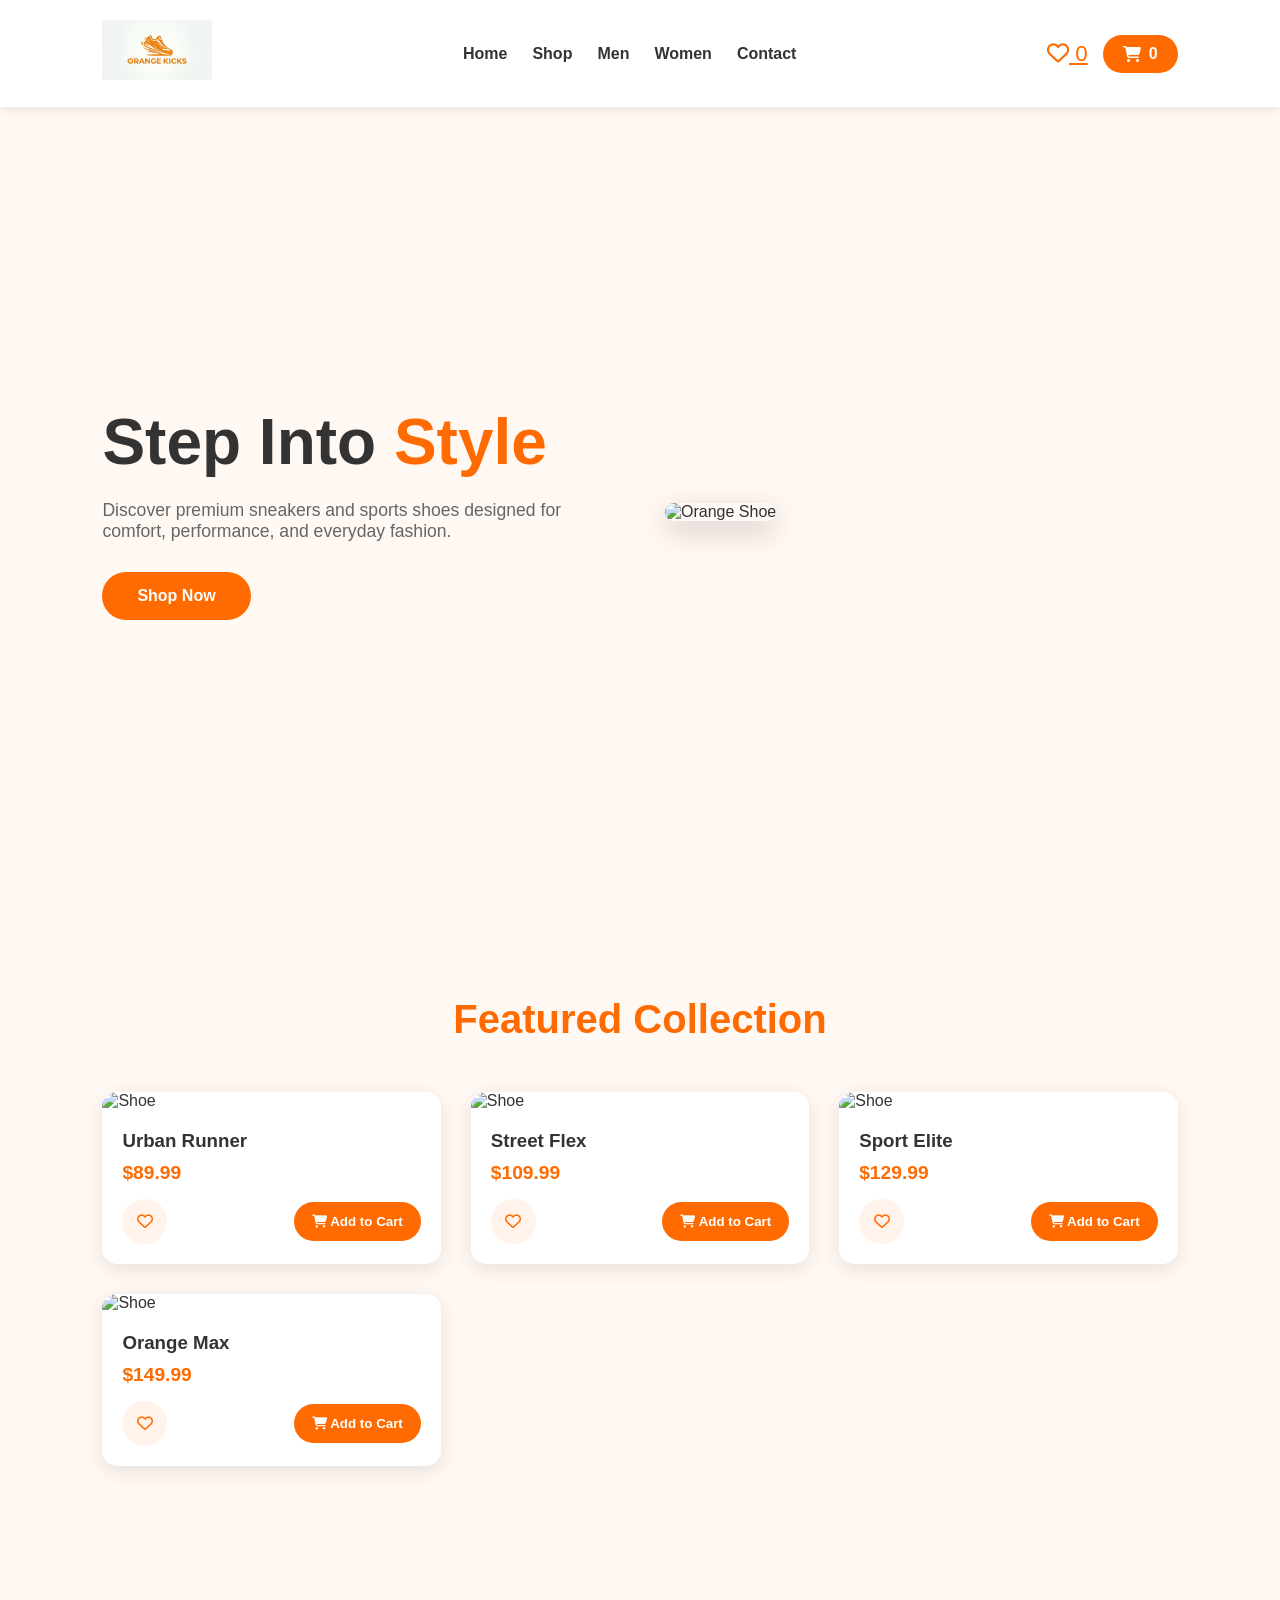
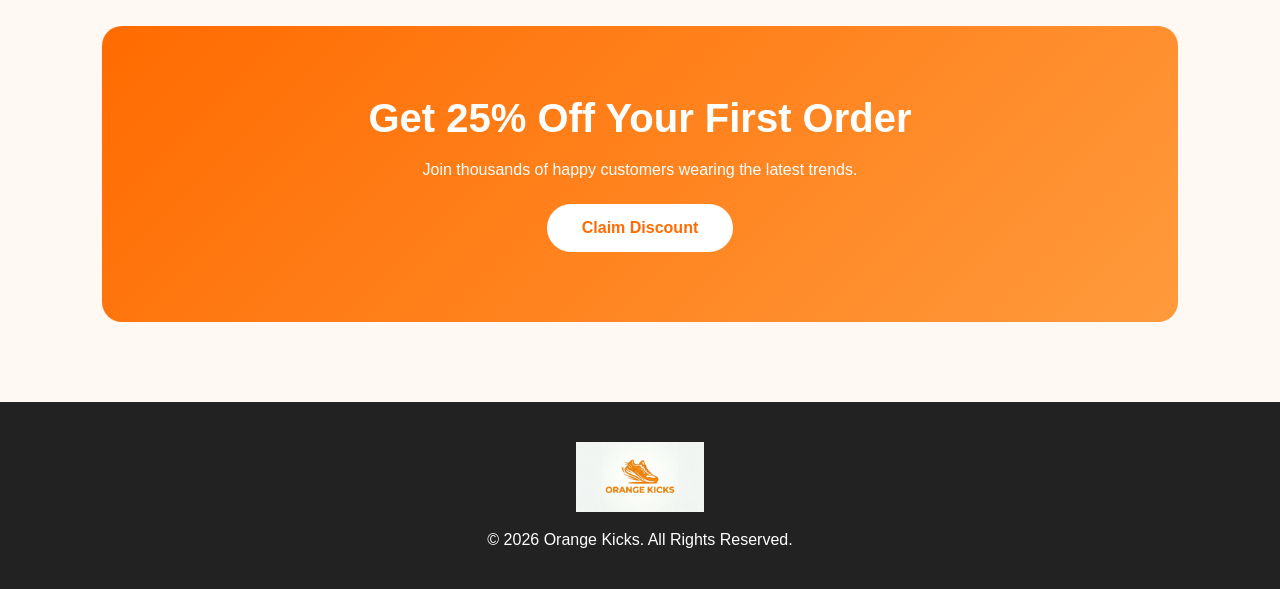
==== index.html @ a39a613e "First commit" ====
<!doctype html>
<html lang="en">
  <head>
    <meta charset="UTF-8" />
    <meta name="viewport" content="width=device-width, initial-scale=1.0" />
    <title>Orange Kicks</title>
    <link
      rel="stylesheet"
      href="https://cdnjs.cloudflare.com/ajax/libs/font-awesome/6.5.1/css/all.min.css"
    />

    <style>
      * {
        margin: 0;
        padding: 0;
        box-sizing: border-box;
        font-family: Arial, Helvetica, sans-serif;
      }

      body {
        background: #fff8f3;
        color: #333;
      }

      /* Navbar */
      nav {
        display: flex;
        justify-content: space-between;
        align-items: center;
        padding: 20px 8%;
        background: white;
        box-shadow: 0 2px 10px rgba(0, 0, 0, 0.1);
        position: sticky;
        top: 0;
        z-index: 100;
      }

      .logo {
        font-size: 1.8rem;
        font-weight: bold;
        color: #ff6b00;
      }

      .nav-links {
        display: flex;
        gap: 25px;
      }

      .nav-links a {
        text-decoration: none;
        color: #333;
        font-weight: 600;
      }

      .nav-links a:hover {
        color: #ff6b00;
      }

      /* Hero Section */
      .hero {
        display: flex;
        align-items: center;
        justify-content: space-between;
        padding: 70px 8%;
        min-height: 90vh;
        gap: 50px;
      }

      .hero-text {
        flex: 1;
      }

      .hero-text h1 {
        font-size: 4rem;
        line-height: 1.2;
        margin-bottom: 20px;
      }

      .hero-text span {
        color: #ff6b00;
      }

      .hero-text p {
        font-size: 1.1rem;
        margin-bottom: 30px;
        color: #666;
      }

      .btn {
        display: inline-block;
        padding: 15px 35px;
        background: #ff6b00;
        color: white;
        text-decoration: none;
        border-radius: 30px;
        font-weight: bold;
        transition: 0.3s;
      }

      .btn:hover {
        background: #e85f00;
        transform: translateY(-3px);
      }

      .hero-image {
        flex: 1;
      }

      .hero-image img {
        width: 100%;
        border-radius: 20px;
        box-shadow: 0 10px 30px rgba(0, 0, 0, 0.2);
      }

      /* Products */
      .products {
        padding: 80px 8%;
      }

      .section-title {
        text-align: center;
        font-size: 2.5rem;
        margin-bottom: 50px;
        color: #ff6b00;
      }

      .product-grid {
        display: grid;
        grid-template-columns: repeat(auto-fit, minmax(250px, 1fr));
        gap: 30px;
      }

      .card {
        background: white;
        border-radius: 15px;
        overflow: hidden;
        box-shadow: 0 5px 20px rgba(0, 0, 0, 0.1);
        transition: 0.3s;
      }

      .card:hover {
        transform: translateY(-10px);
      }

      .card img {
        width: 100%;
        height: 250px;
        object-fit: cover;
      }

      .card-content {
        padding: 20px;
      }

      .card-content h3 {
        margin-bottom: 10px;
      }

      .price {
        color: #ff6b00;
        font-size: 1.2rem;
        font-weight: bold;
      }

      /* CTA */
      .cta {
        margin: 80px 8%;
        background: linear-gradient(135deg, #ff6b00, #ff9a3c);
        color: white;
        text-align: center;
        padding: 70px 20px;
        border-radius: 20px;
      }

      .cta h2 {
        font-size: 2.5rem;
        margin-bottom: 20px;
      }

      .cta p {
        margin-bottom: 25px;
      }

      .cta .btn {
        background: white;
        color: #ff6b00;
      }

      /* Footer */
      footer {
        background: #222;
        color: white;
        text-align: center;
        padding: 25px;
        margin-top: 50px;
      }

      .logo img{
    height:60px;
    width:auto;
}

.nav-icons{
    display:flex;
    align-items:center;
    gap:15px;
}

.wishlist{
    color:#ff6b00;
    font-size:1.4rem;
    transition:0.3s;
}

.wishlist:hover{
    transform:scale(1.1);
}

.cart-btn{
    background:#ff6b00;
    color:white;
    text-decoration:none;
    padding:10px 20px;
    border-radius:30px;
    font-weight:bold;
    display:flex;
    align-items:center;
    gap:8px;
    transition:0.3s;
}

.cart-btn:hover{
    background:#e85f00;
}

.product-actions{
    margin-top:15px;
    display:flex;
    justify-content:space-between;
    align-items:center;
}

.wishlist-btn{
    border:none;
    background:#fff3eb;
    color:#ff6b00;
    width:45px;
    height:45px;
    border-radius:50%;
    cursor:pointer;
    font-size:1rem;
}

.add-cart-btn{
    border:none;
    background:#ff6b00;
    color:white;
    padding:12px 18px;
    border-radius:25px;
    cursor:pointer;
    font-weight:600;
}

.add-cart-btn:hover{
    background:#e85f00;
}

.footer-logo{
    margin-bottom:15px;
}

.footer-logo img{
    height:70px;
    width:auto;
}

footer{
    background:#222;
    color:white;
    text-align:center;
    padding:40px 20px;
}
      @media (max-width: 768px) {
        .hero {
          flex-direction: column;
          text-align: center;
        }

        .hero-text h1 {
          font-size: 2.8rem;
        }

        .nav-links {
          display: none;
        }
      }
    </style>
  </head>
  <body>
    <!-- Navigation -->
    <nav>
    <div class="logo">
        <img src="images/logo.png" alt="Orange Kicks Logo">
    </div>

    <div class="nav-links">
        <a href="#">Home</a>
        <a href="#">Shop</a>
        <a href="#">Men</a>
        <a href="#">Women</a>
        <a href="#">Contact</a>
    </div>

    <div class="nav-icons">

    <a href="wishlist.html" class="wishlist">

    <i class="fa-regular fa-heart"></i>

    <span id="wishlist-count">0</span>

</a>

<a href="cart.html" class="cart-btn">

    <i class="fa-solid fa-cart-shopping"></i>

    <span id="cart-count">0</span>

</a>

</div>
</nav>

    <!-- Hero Section -->
    <section class="hero">
      <div class="hero-text">
        <h1>Step Into <span>Style</span></h1>

        <p>
          Discover premium sneakers and sports shoes designed for comfort,
          performance, and everyday fashion.
        </p>

        <a href="#" class="btn">Shop Now</a>
      </div>

      <div class="hero-image">
        <img
          src="https://images.unsplash.com/photo-1542291026-7eec264c27ff?w=1000"
          alt="Orange Shoe"
        />
      </div>
    </section>

    <!-- Featured Products -->
    <section class="products">
      <h2 class="section-title">Featured Collection</h2>

      <div class="product-grid">
        <div class="card">
          <img
            src="https://images.unsplash.com/photo-1549298916-b41d501d3772?w=800"
            alt="Shoe"
          />
          <div class="card-content">
            <h3>Urban Runner</h3>
            <p class="price">$89.99</p>

            <div class="product-actions">
        <button 
        class="wishlist-btn"
        data-id="1"
                data-name="Urban Runner"
                data-price="89.99"
                data-image="images/shoe1.jpg">
                
            <i class="fa-regular fa-heart"></i>
        </button>

        <button 
        class="add-cart-btn"
        data-id="1"
        data-name="Urban Runner" data-price="89.99"
        data-image="images/shoe1.jpg">

            <i class="fa-solid fa-cart-shopping"></i>
            Add to Cart
        </button>
    </div>
          </div>
        </div>

        <div class="card">
          <img
            src="https://images.unsplash.com/photo-1525966222134-fcfa99b8ae77?w=800"
            alt="Shoe"
          />
          <div class="card-content">
            <h3>Street Flex</h3>
            <p class="price">$109.99</p>

            <div class="product-actions">
        <button class="wishlist-btn"
        data-id="2"
        data-name="Street Flex"
        data-price="109.99"
        data-image="images/shoe2.jpg">

            <i class="fa-regular fa-heart"></i>
        </button>

        <button class="add-cart-btn"
        data-id="2"
        data-name="Street Flex"
        data-price="109.99"
        data-image="images/shoe2.jpg">
            <i class="fa-solid fa-cart-shopping"></i>
            Add to Cart
        </button>
    </div>
          </div>
        </div>

        <div class="card">
          <img
            src="https://images.unsplash.com/photo-1600185365483-26d7a4cc7519?w=800"
            alt="Shoe"
          />
          <div class="card-content">
            <h3>Sport Elite</h3>
            <p class="price">$129.99</p>

            <div class="product-actions">
        <button class="wishlist-btn"
        data-id="3"
        data-name="Sport Elite"
        data-price="129.99"
        data-image="images/shoe3.jpg">
            <i class="fa-regular fa-heart"></i>
        </button>

        <button class="add-cart-btn"
        data-id="3"
        data-name="Sport Elite"
        data-price="129.99"
        data-image="images/shoe3.jpg">
            <i class="fa-solid fa-cart-shopping"></i>
            Add to Cart
        </button>
    </div>
          </div>
        </div>

        <div class="card">
          <img
            src="https://images.unsplash.com/photo-1543508282-6319a3e2621f?w=800"
            alt="Shoe"
          />
          <div class="card-content">
            <h3>Orange Max</h3>
            <p class="price">$149.99</p>

            <div class="product-actions">
        <button class="wishlist-btn"
        data-id="4"
        data-name="Orange Max"
        data-price="149.99"
        data-image="images/shoe4.jpg">
            <i class="fa-regular fa-heart"></i>
        </button>

        <button class="add-cart-btn"
        data-id="4"
        data-name="Orange Max"
        data-price="149.99"
        data-image="images/shoe4.jpg">
            <i class="fa-solid fa-cart-shopping"></i>
            Add to Cart
        </button>
    </div>
          </div>
        </div>
      </div>
    </section>

    <!-- CTA -->
    <section class="cta">
      <h2>Get 25% Off Your First Order</h2>
      <p>Join thousands of happy customers wearing the latest trends.</p>
      <a href="#" class="btn">Claim Discount</a>
    </section>

    <!-- Footer -->
    <footer>

    <div class="footer-logo">
        <img src="images/logo.png" alt="Orange Kicks Logo">
    </div>

    <p>© 2026 Orange Kicks. All Rights Reserved.</p>

</footer>

<script src="js/products.js"></script>
  </body>
</html>
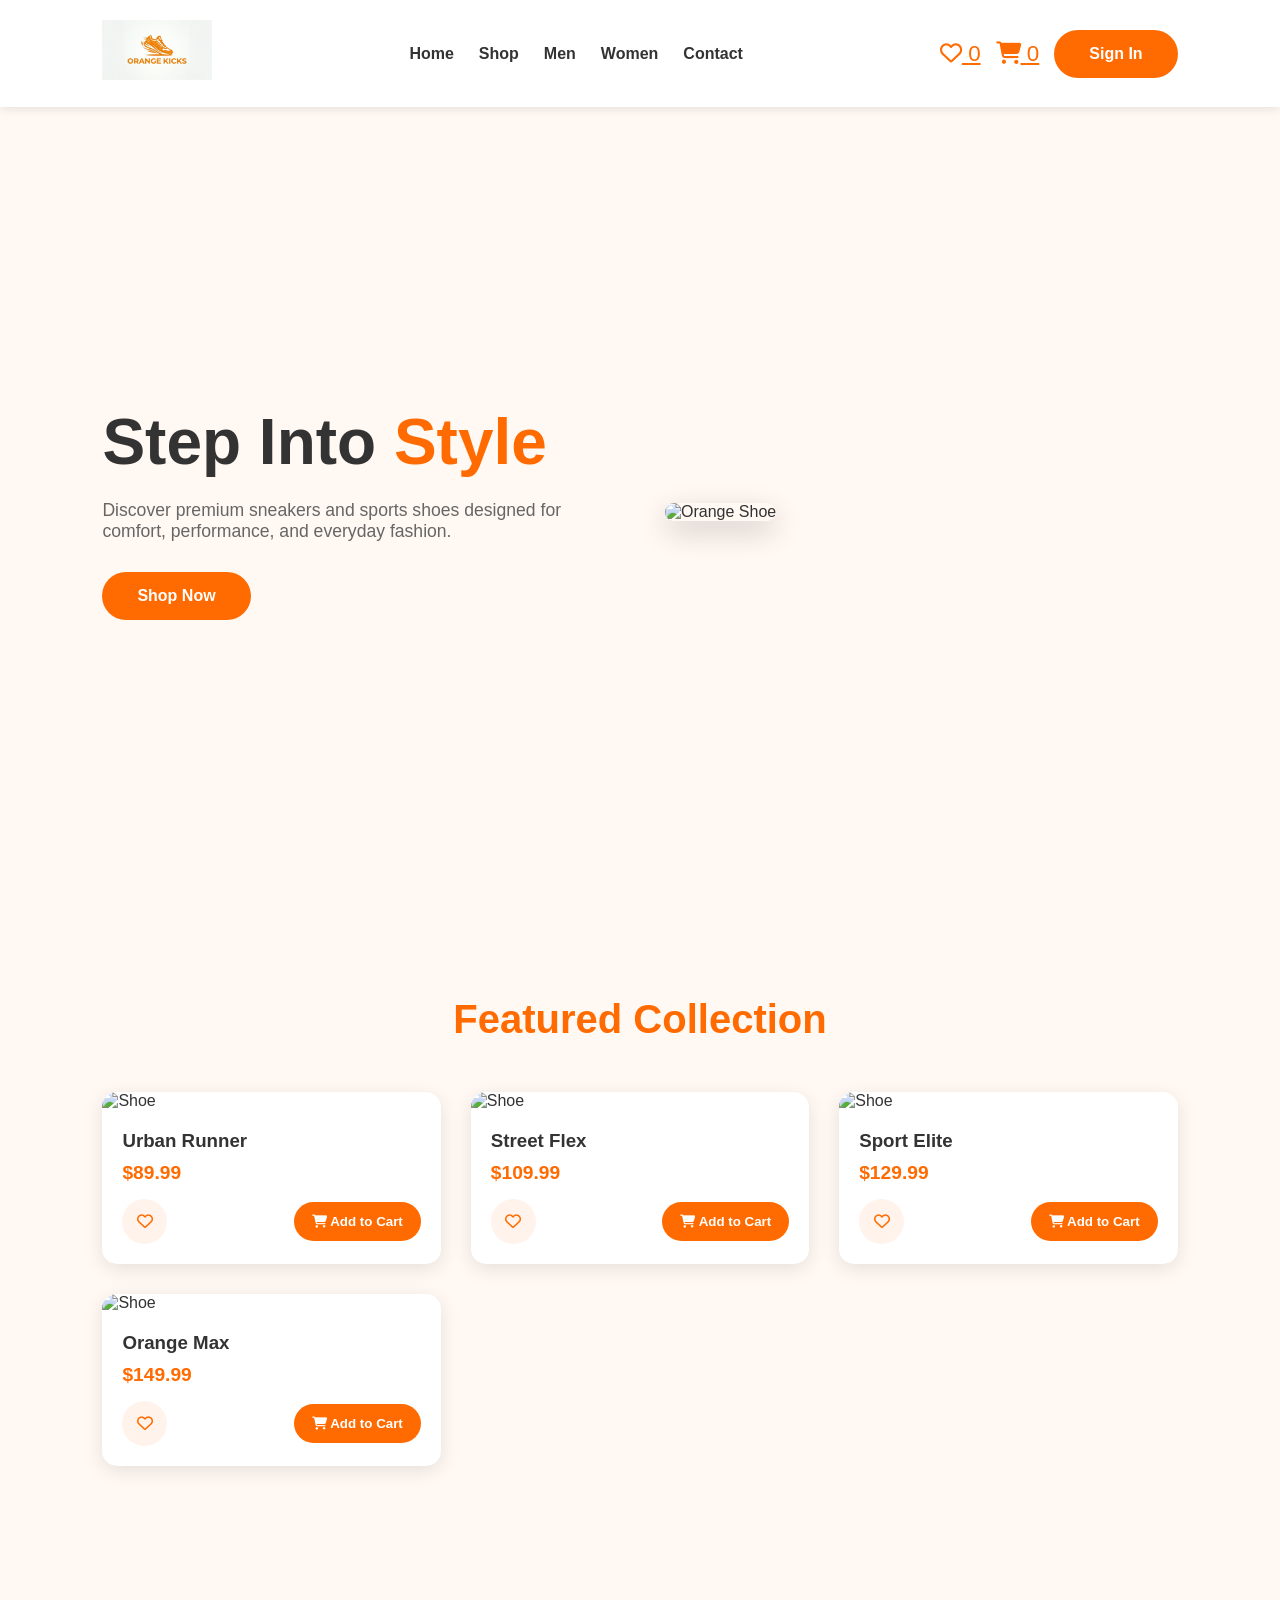
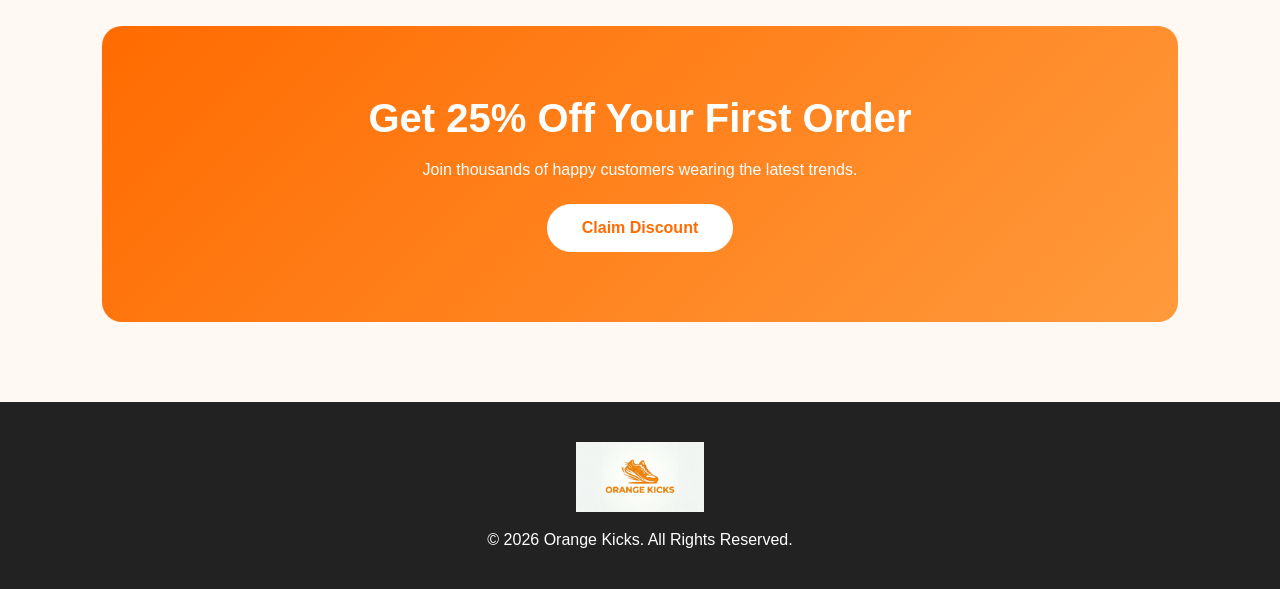
==== commit 7e15d7eb: "implemented login feature" ====
--- a/index.html
+++ b/index.html
@@ -321,13 +321,15 @@
 
 </a>
 
-<a href="cart.html" class="cart-btn">
+<a href="cart.html" class="wishlist">
 
     <i class="fa-solid fa-cart-shopping"></i>
 
     <span id="cart-count">0</span>
 
 </a>
+
+<a href="login.html" class="btn">Sign In</a>
 
 </div>
 </nav>
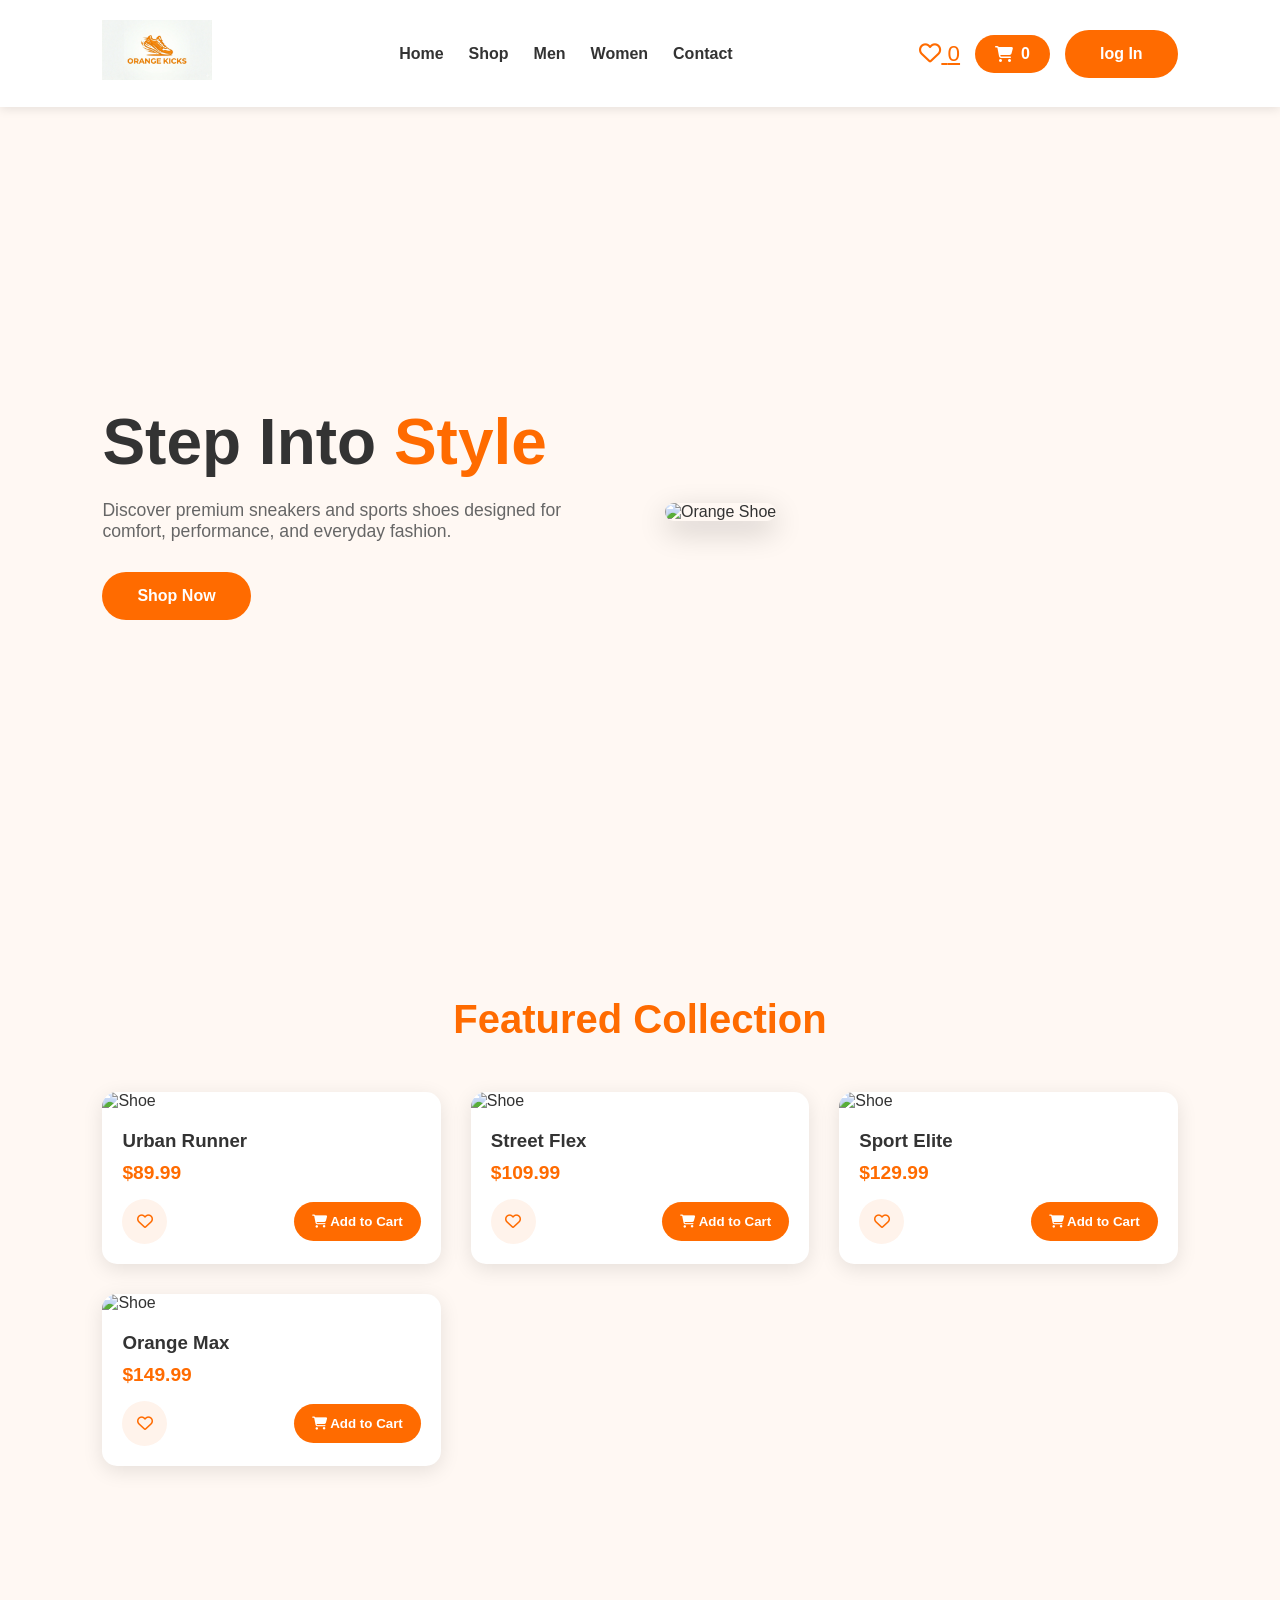
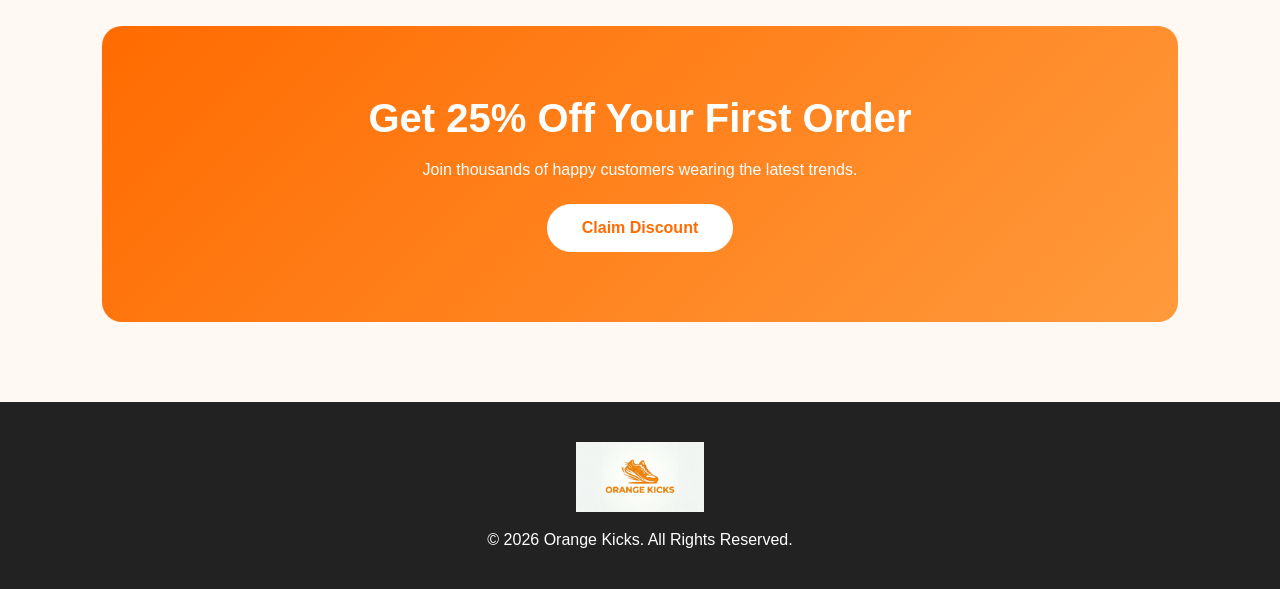
==== commit e2104e45: "Added  login button" ====
--- a/index.html
+++ b/index.html
@@ -321,7 +321,7 @@
 
 </a>
 
-<a href="cart.html" class="wishlist">
+<a href="cart.html" class="cart-btn">
 
     <i class="fa-solid fa-cart-shopping"></i>
 
@@ -329,7 +329,7 @@
 
 </a>
 
-<a href="login.html" class="btn">Sign In</a>
+<a href="login.html" class="btn">log In</a>
 
 </div>
 </nav>
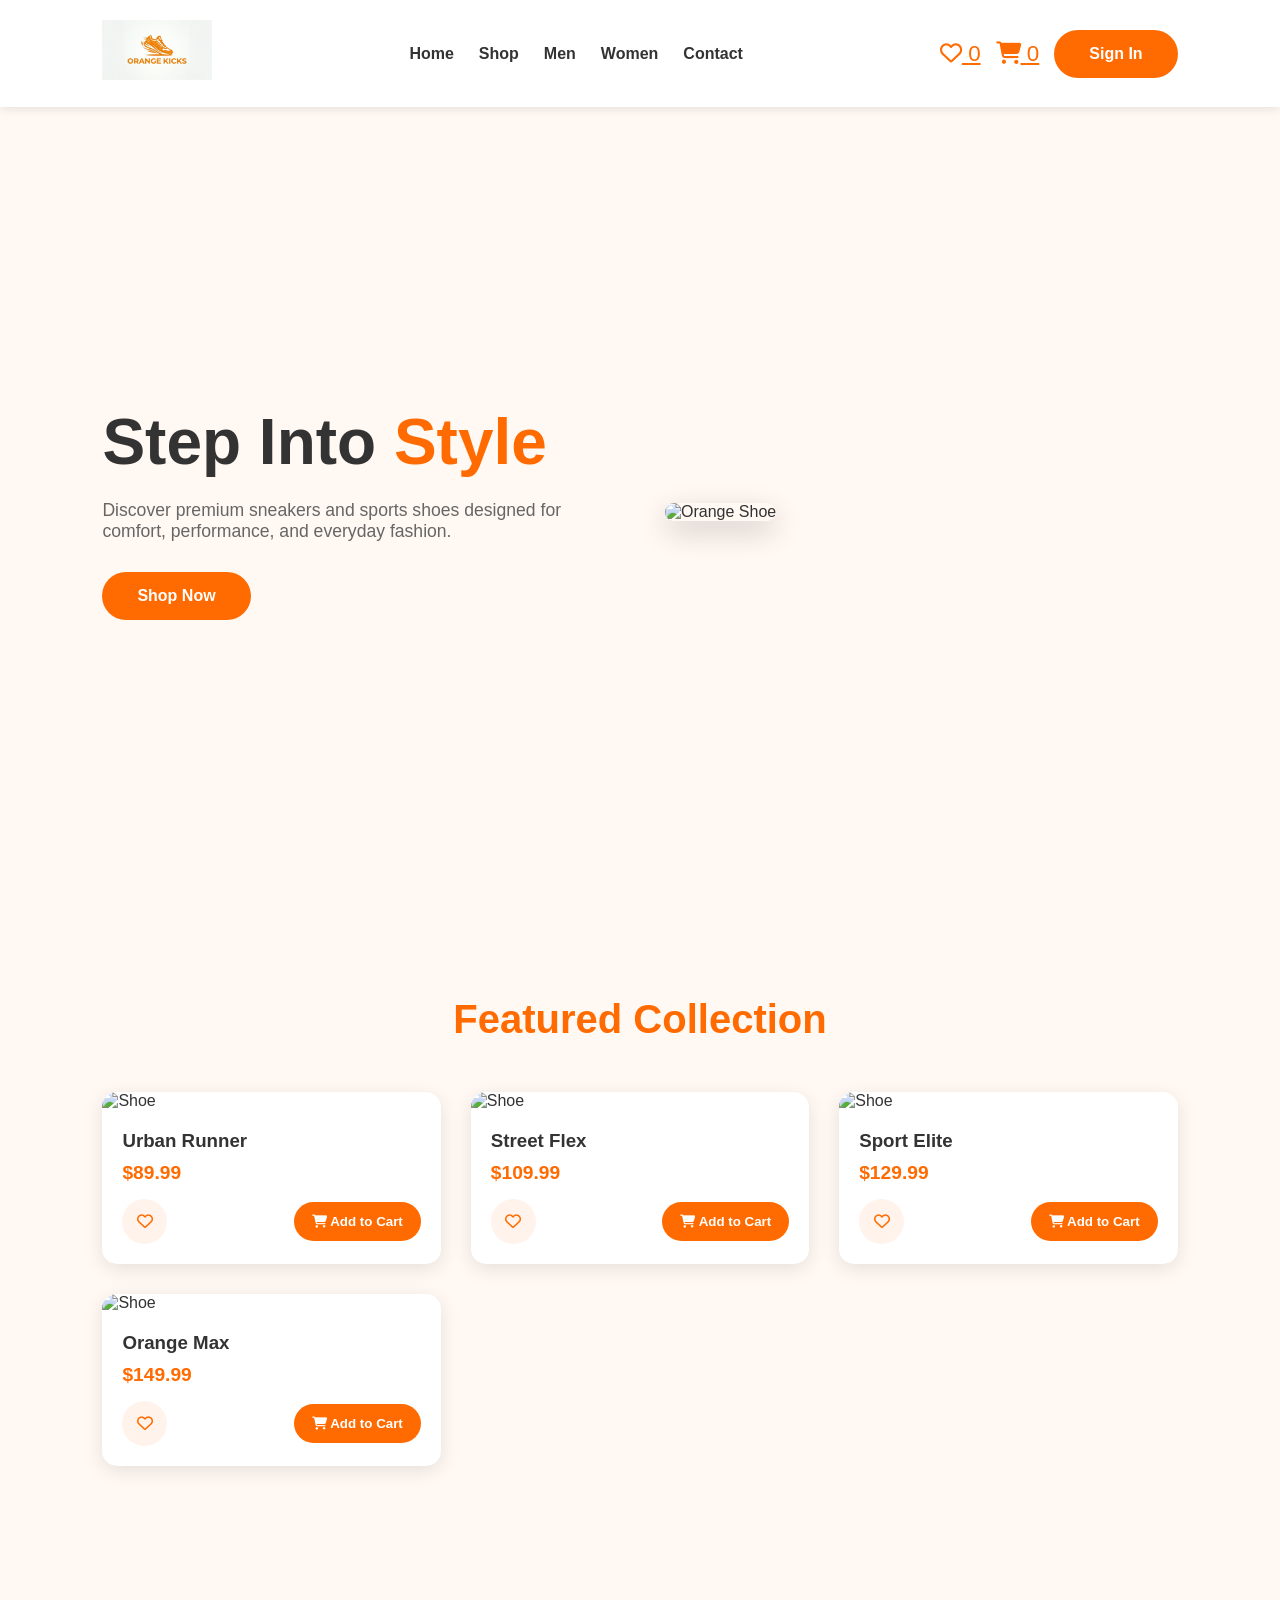
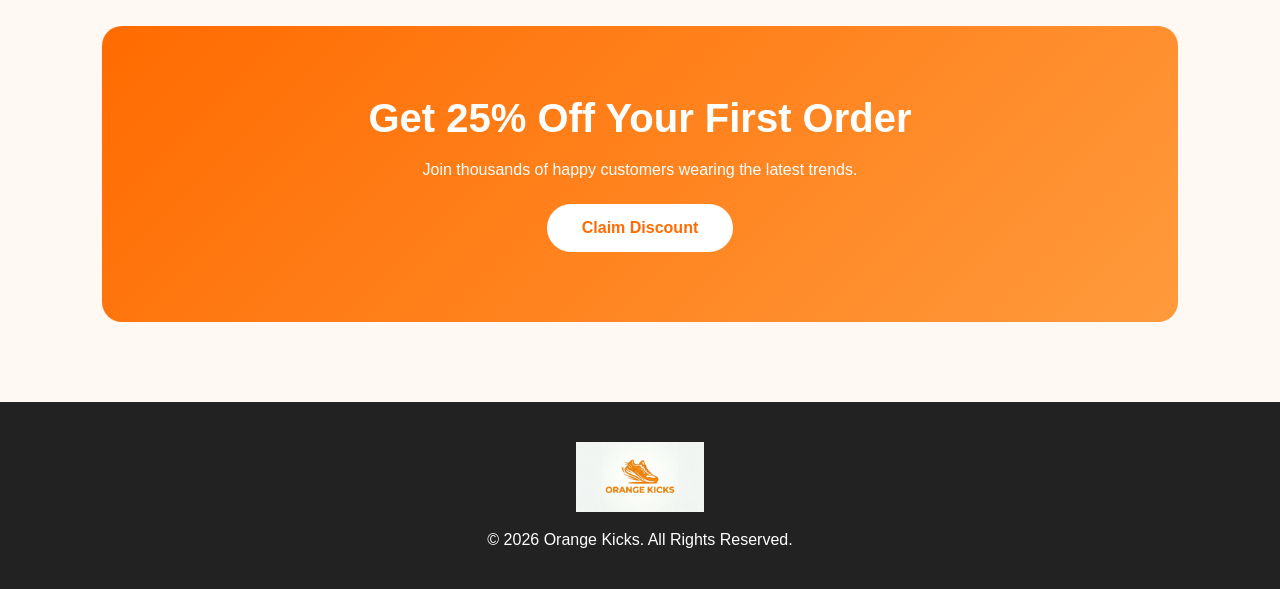
==== commit b6a40b9a: "Merge branch 'login-feature'" ====
--- a/index.html
+++ b/index.html
@@ -321,7 +321,7 @@
 
 </a>
 
-<a href="cart.html" class="cart-btn">
+<a href="cart.html" class="wishlist">
 
     <i class="fa-solid fa-cart-shopping"></i>
 
@@ -329,7 +329,8 @@
 
 </a>
 
-<a href="login.html" class="btn">log In</a>
+<a href="login.html" class="btn">Sign In</a>
+
 
 </div>
 </nav>
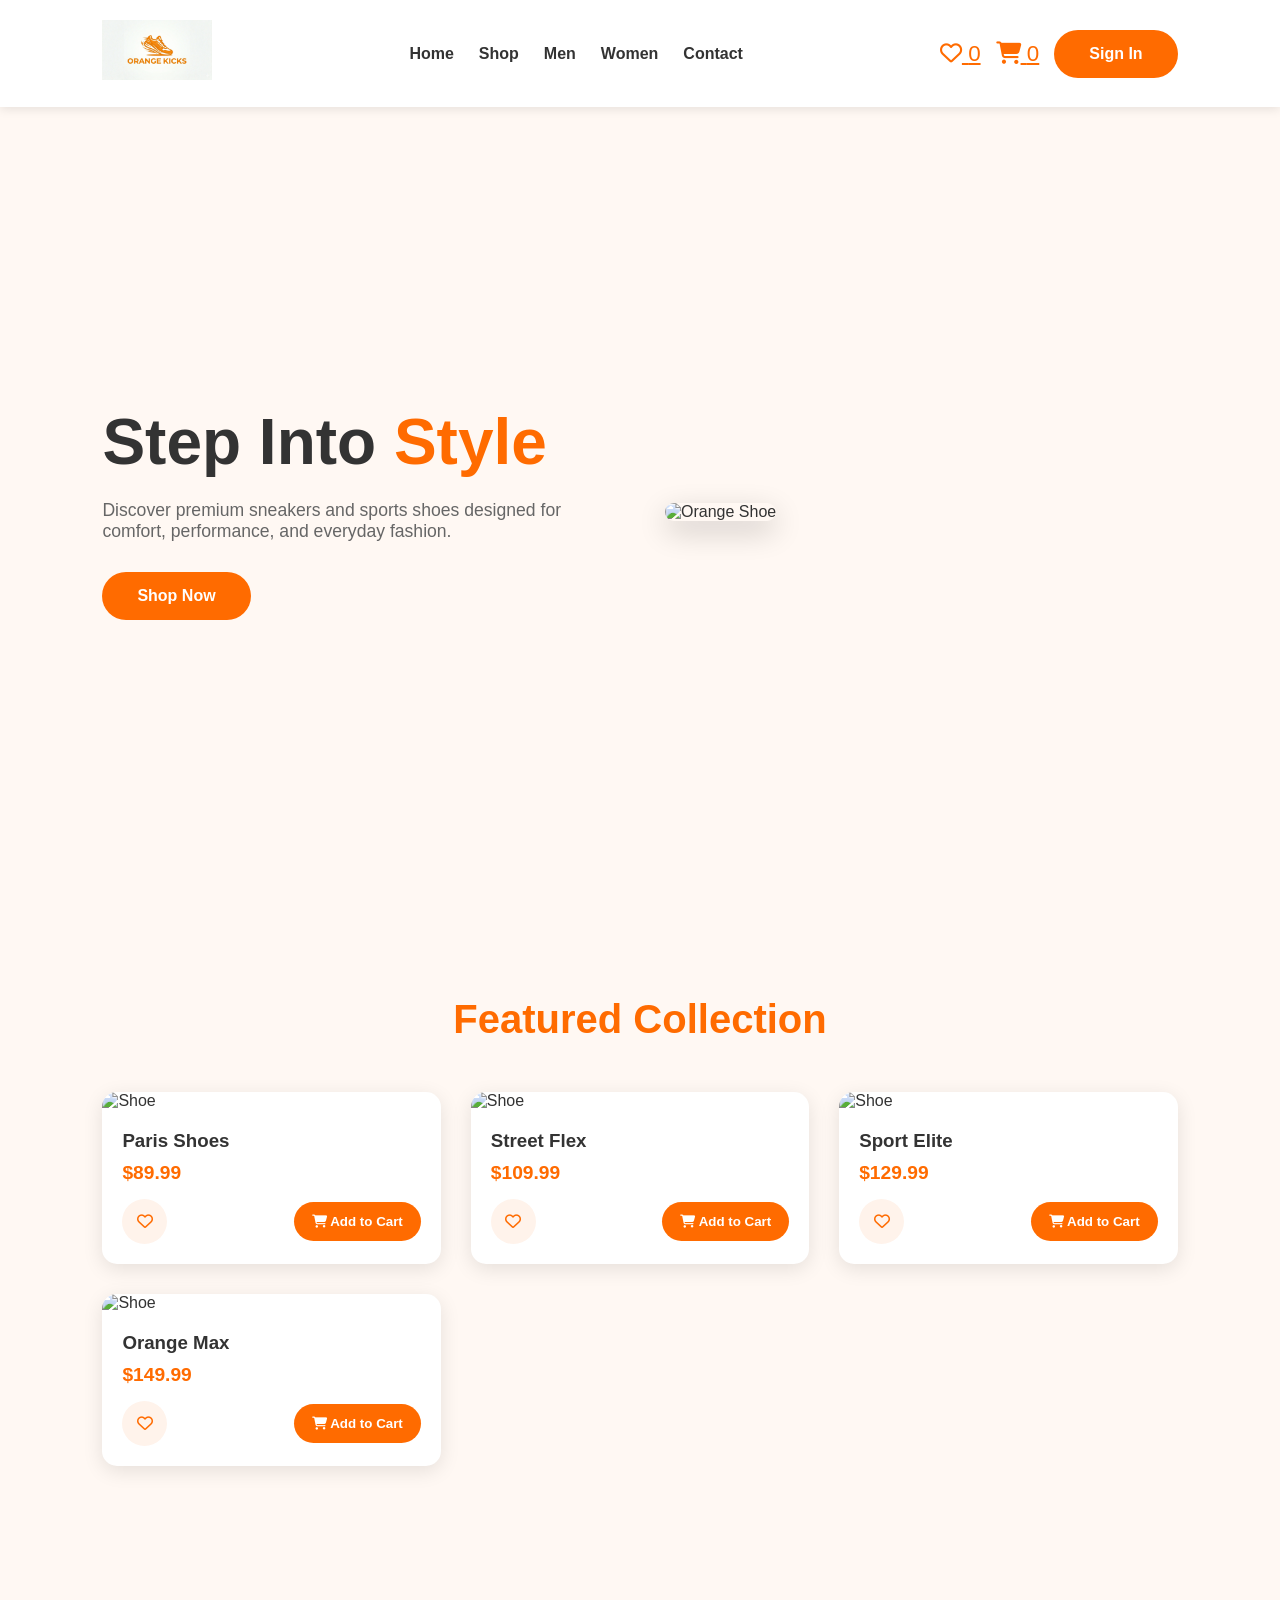
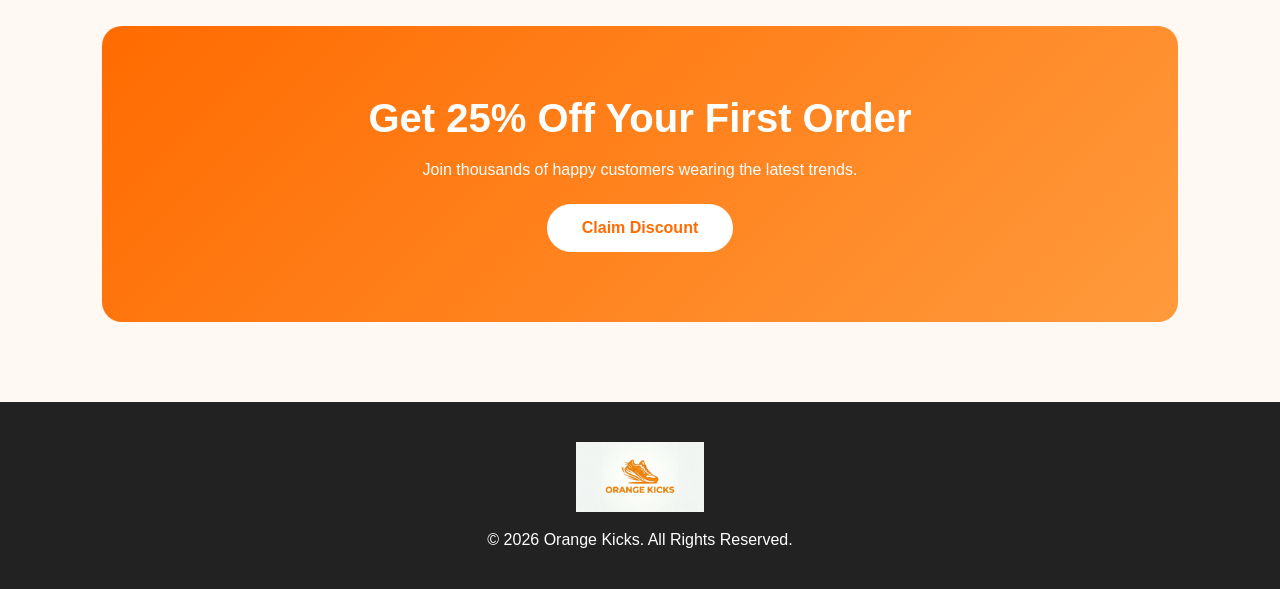
==== commit 09252c74: "changed to paris shoes" ====
--- a/index.html
+++ b/index.html
@@ -367,7 +367,7 @@
             alt="Shoe"
           />
           <div class="card-content">
-            <h3>Urban Runner</h3>
+            <h3>Paris Shoes</h3>
             <p class="price">$89.99</p>
 
             <div class="product-actions">
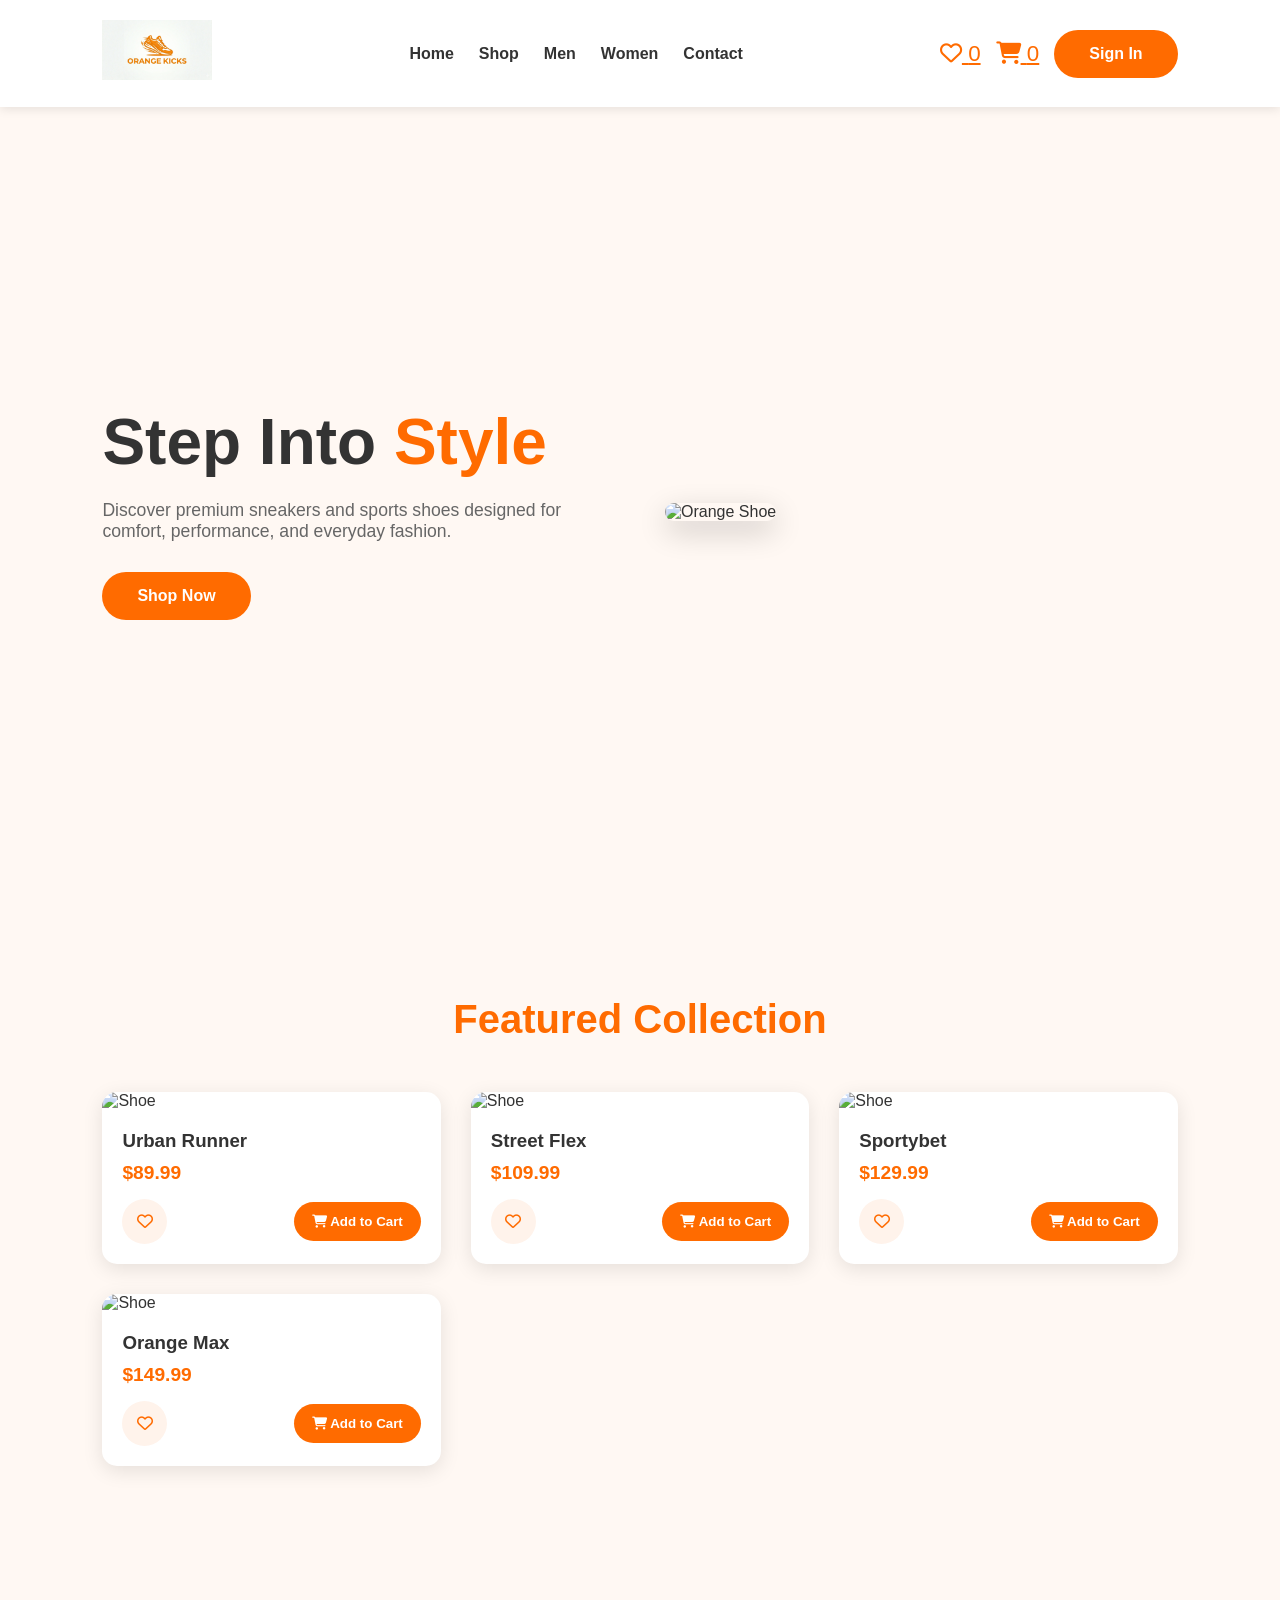
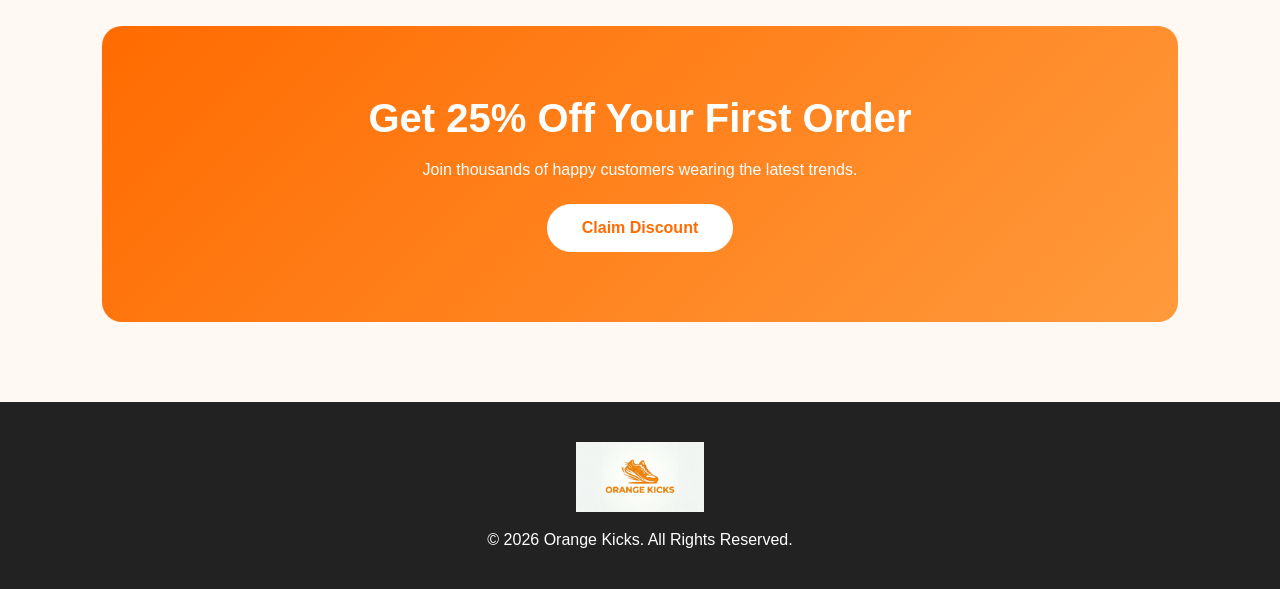
==== commit 2f5ee554: "Added sportybet" ====
--- a/index.html
+++ b/index.html
@@ -367,7 +367,7 @@
             alt="Shoe"
           />
           <div class="card-content">
-            <h3>Paris Shoes</h3>
+            <h3>Urban Runner</h3>
             <p class="price">$89.99</p>
 
             <div class="product-actions">
@@ -431,7 +431,7 @@
             alt="Shoe"
           />
           <div class="card-content">
-            <h3>Sport Elite</h3>
+            <h3>Sportybet</h3>
             <p class="price">$129.99</p>
 
             <div class="product-actions">
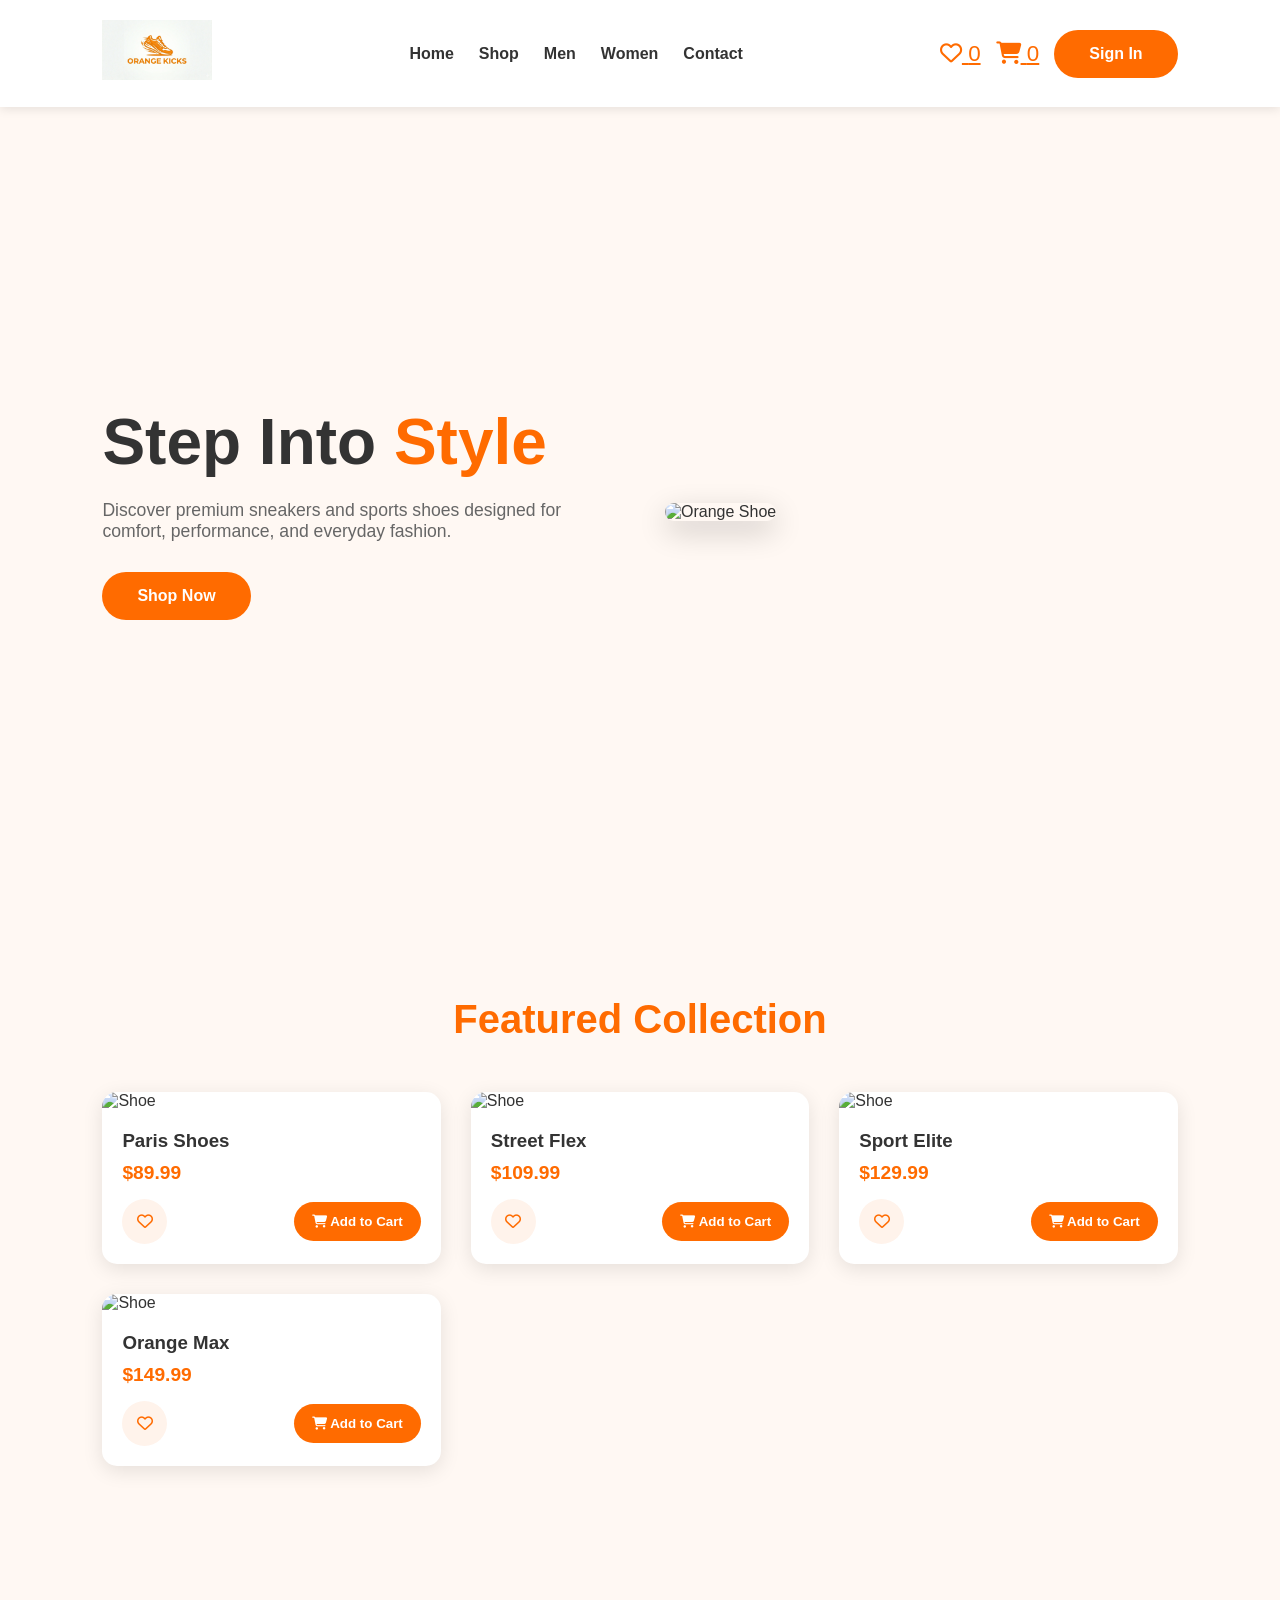
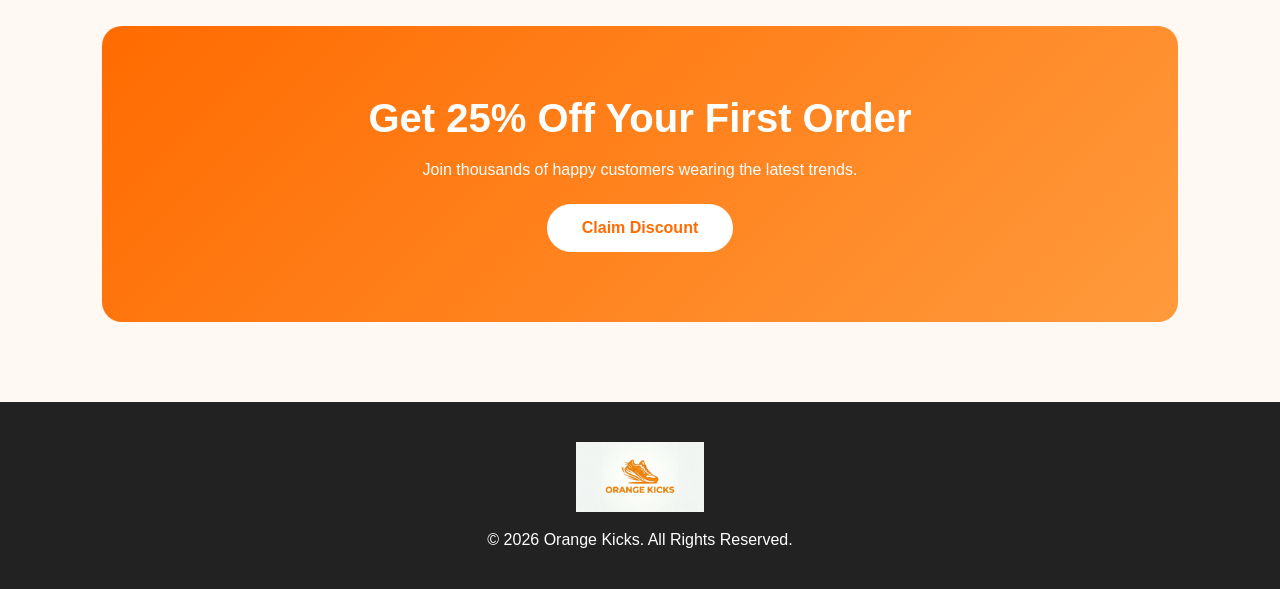
==== commit df47bda5: "Merge pull request #2 from EffaOjah/new changed to paris shoes" ====
--- a/index.html
+++ b/index.html
@@ -367,7 +367,7 @@
             alt="Shoe"
           />
           <div class="card-content">
-            <h3>Urban Runner</h3>
+            <h3>Paris Shoes</h3>
             <p class="price">$89.99</p>
 
             <div class="product-actions">
@@ -431,7 +431,7 @@
             alt="Shoe"
           />
           <div class="card-content">
-            <h3>Sportybet</h3>
+            <h3>Sport Elite</h3>
             <p class="price">$129.99</p>
 
             <div class="product-actions">
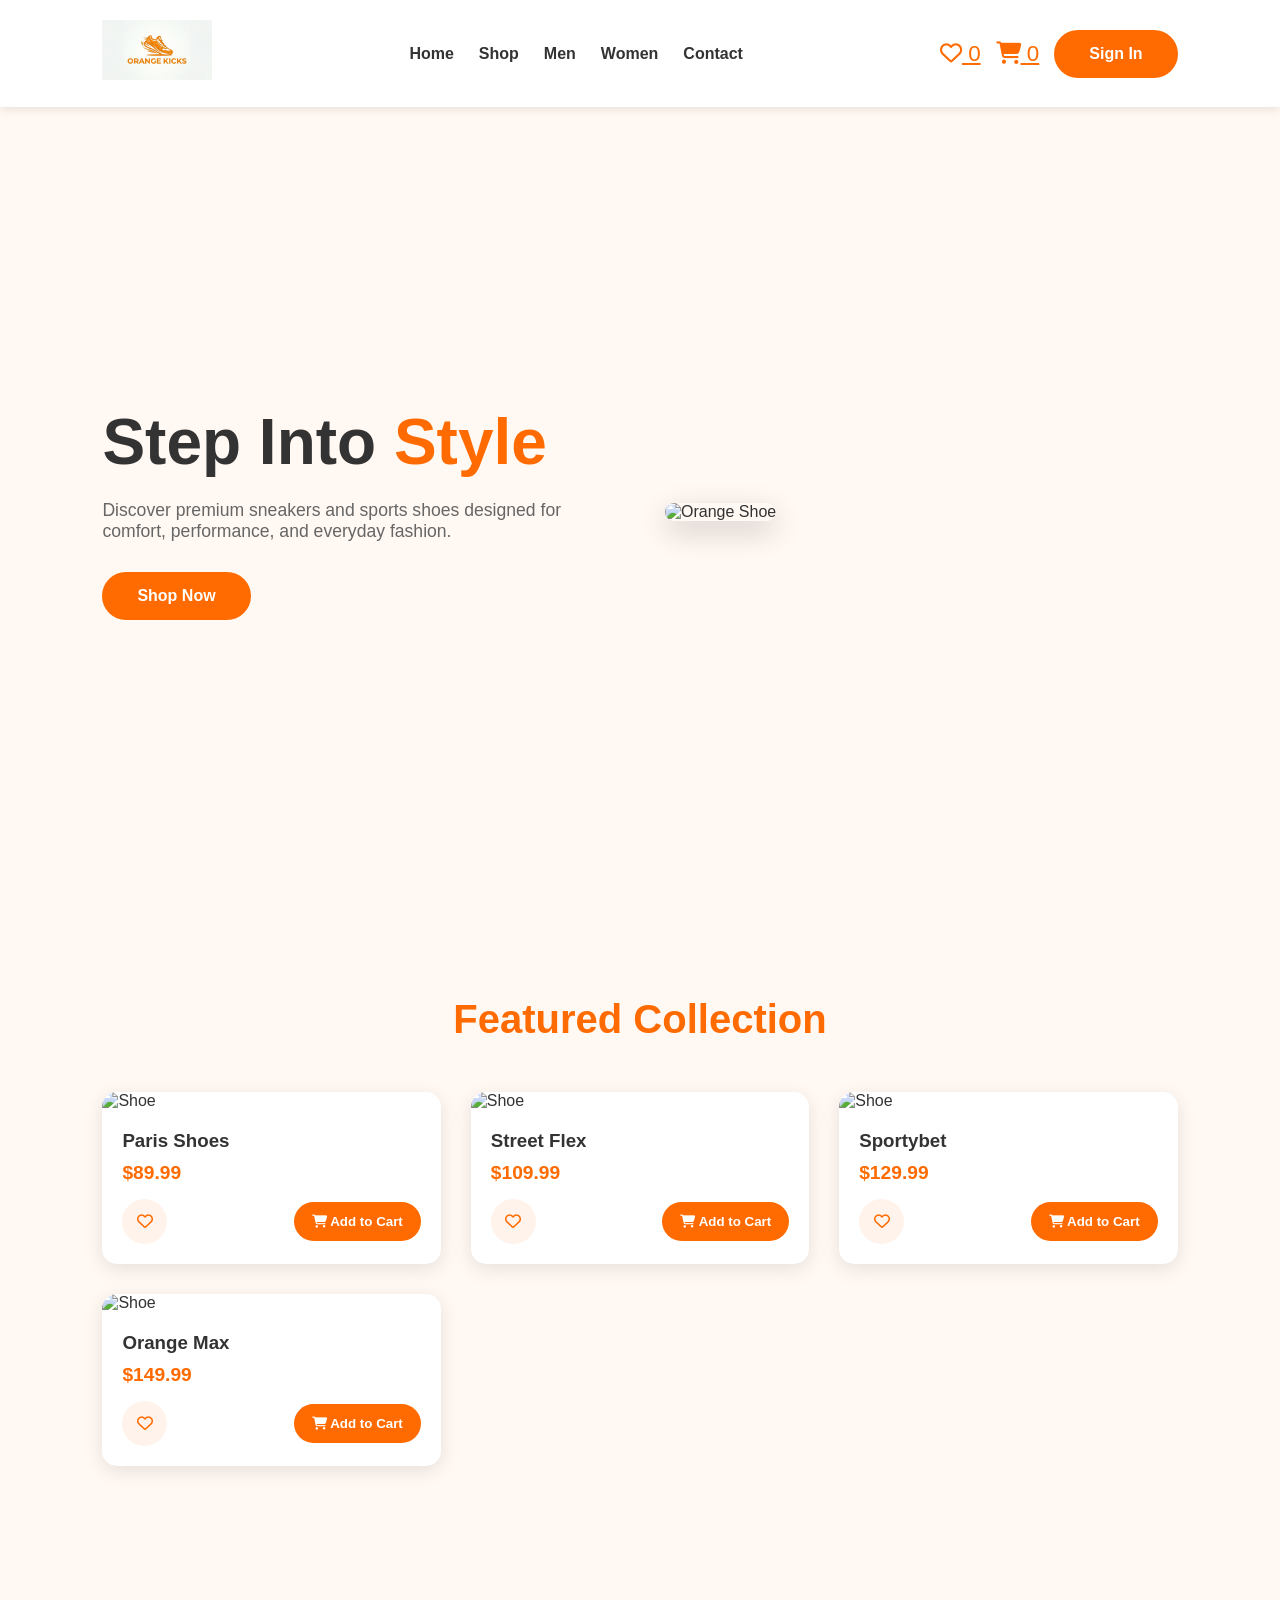
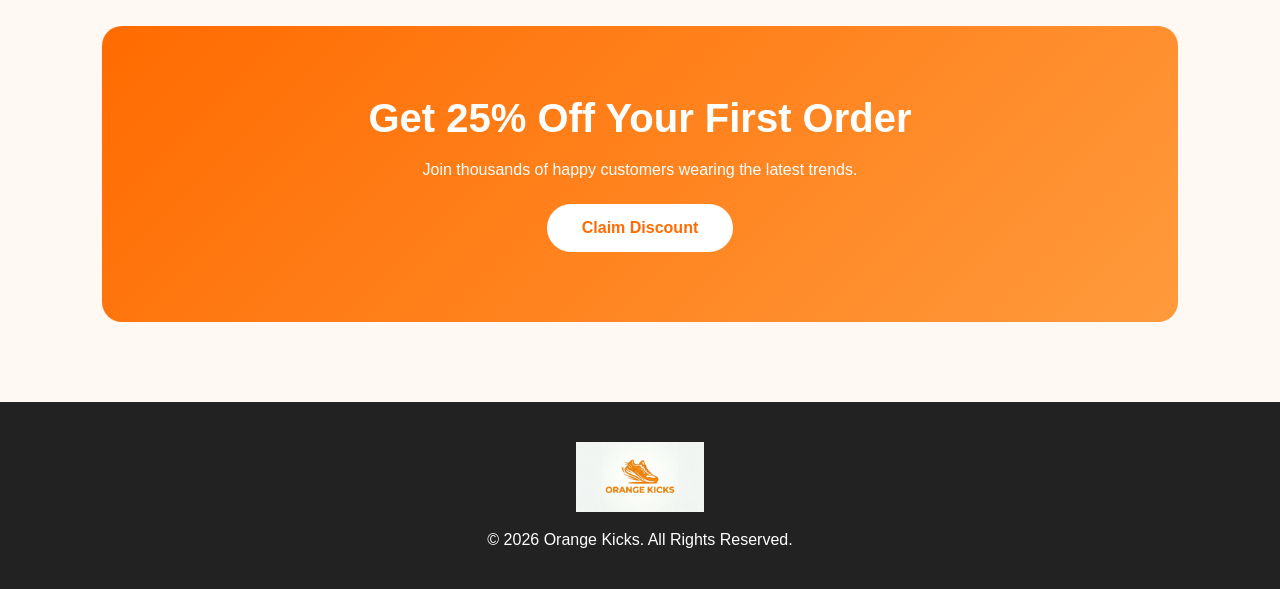
==== commit 99f768a7: "Merge pull request #3 from EffaOjah/jhey-branch Added sportybet" ====
--- a/index.html
+++ b/index.html
@@ -431,7 +431,7 @@
             alt="Shoe"
           />
           <div class="card-content">
-            <h3>Sport Elite</h3>
+            <h3>Sportybet</h3>
             <p class="price">$129.99</p>
 
             <div class="product-actions">
